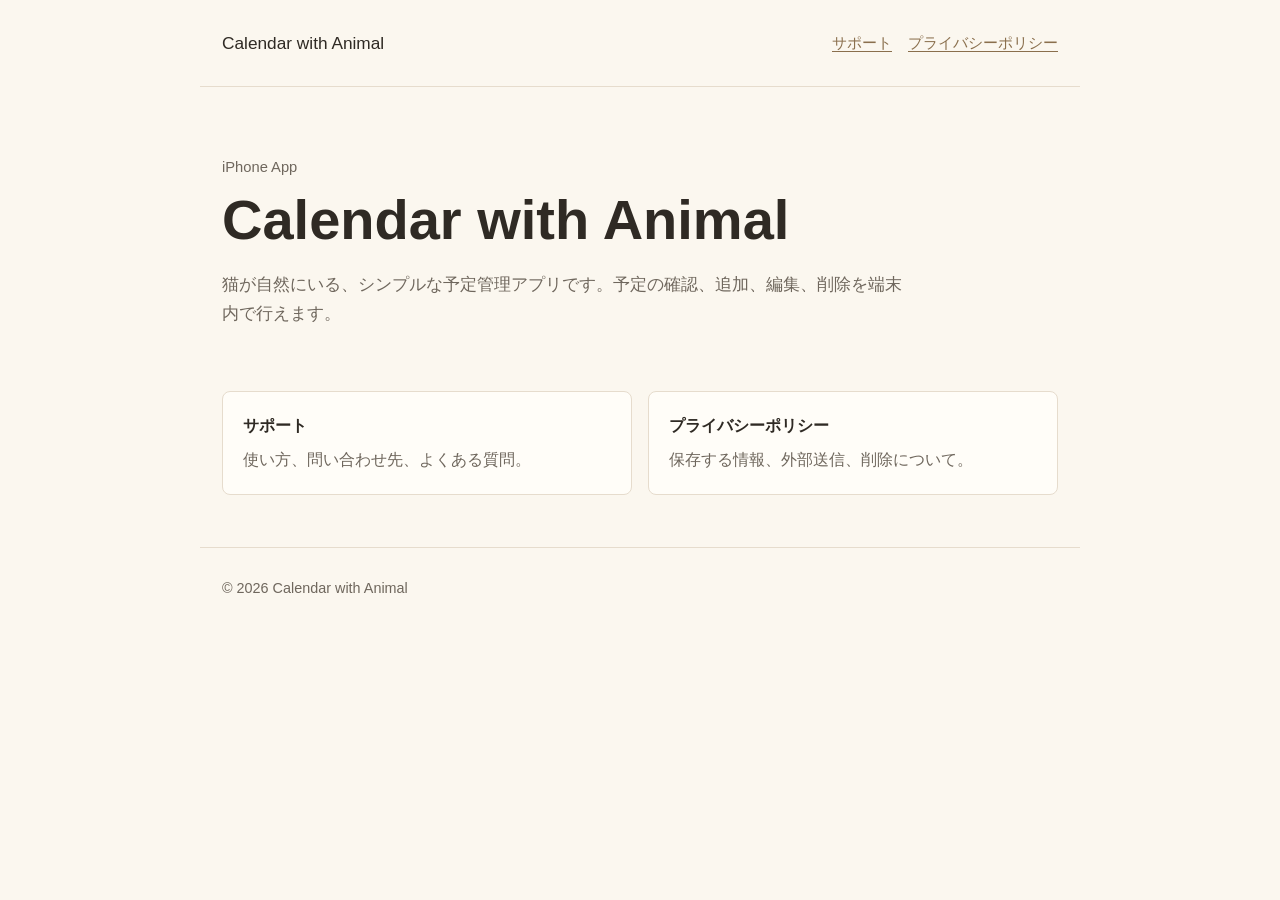
==== index.html @ 758876fd "Create Calendar with Animal support pages" ====
<!doctype html>
<html lang="ja">
<head>
  <meta charset="utf-8">
  <meta name="viewport" content="width=device-width, initial-scale=1">
  <title>Calendar with Animal</title>
  <meta name="description" content="Calendar with Animal のサポート情報とプライバシーポリシーです。">
  <link rel="stylesheet" href="assets/styles.css">
</head>
<body>
  <header class="site-header">
    <p class="brand">Calendar with Animal</p>
    <nav class="nav" aria-label="ページ">
      <a href="support/">サポート</a>
      <a href="privacy/">プライバシーポリシー</a>
    </nav>
  </header>

  <main class="page">
    <section class="hero">
      <p class="eyebrow">iPhone App</p>
      <h1>Calendar with Animal</h1>
      <p class="summary">猫が自然にいる、シンプルな予定管理アプリです。予定の確認、追加、編集、削除を端末内で行えます。</p>
    </section>

    <section class="grid" aria-label="主要リンク">
      <a class="link-card" href="support/">
        <strong>サポート</strong>
        <span>使い方、問い合わせ先、よくある質問。</span>
      </a>
      <a class="link-card" href="privacy/">
        <strong>プライバシーポリシー</strong>
        <span>保存する情報、外部送信、削除について。</span>
      </a>
    </section>
  </main>

  <footer class="site-footer">
    <p>&copy; 2026 Calendar with Animal</p>
  </footer>
</body>
</html>
---- assets/styles.css ----
:root {
  color-scheme: light;
  --paper: #fbf7ef;
  --surface: #fffdf8;
  --ink: #2f2a24;
  --muted: #6f675d;
  --line: #e6dccd;
  --accent: #8a6f4d;
  --accent-soft: #efe4d3;
  --shadow: rgba(91, 72, 50, 0.12);
}

* {
  box-sizing: border-box;
}

html {
  font-family: -apple-system, BlinkMacSystemFont, "Hiragino Sans", "Yu Gothic", sans-serif;
  background: var(--paper);
  color: var(--ink);
}

body {
  margin: 0;
  line-height: 1.75;
}

a {
  color: var(--accent);
  text-decoration-thickness: 0.08em;
  text-underline-offset: 0.2em;
}

.site-header,
.site-footer {
  max-width: 880px;
  margin: 0 auto;
  padding: 28px 22px;
}

.site-header {
  display: flex;
  align-items: center;
  justify-content: space-between;
  gap: 16px;
  border-bottom: 1px solid var(--line);
}

.brand {
  margin: 0;
  font-size: 1.08rem;
  letter-spacing: 0;
}

.nav {
  display: flex;
  gap: 16px;
  flex-wrap: wrap;
  font-size: 0.95rem;
}

.page {
  max-width: 880px;
  margin: 0 auto;
  padding: 34px 22px 52px;
}

.hero {
  padding: 34px 0 28px;
}

.eyebrow {
  margin: 0 0 8px;
  color: var(--muted);
  font-size: 0.92rem;
}

h1 {
  margin: 0;
  font-size: clamp(2rem, 6vw, 3.5rem);
  line-height: 1.12;
  letter-spacing: 0;
}

h2 {
  margin: 34px 0 10px;
  font-size: 1.35rem;
  line-height: 1.3;
  letter-spacing: 0;
}

h3 {
  margin: 24px 0 6px;
  font-size: 1.05rem;
  line-height: 1.35;
  letter-spacing: 0;
}

p {
  margin: 0 0 14px;
}

ul {
  margin: 0;
  padding-left: 1.25rem;
}

.summary {
  max-width: 680px;
  margin-top: 18px;
  color: var(--muted);
  font-size: 1.06rem;
}

.panel {
  background: var(--surface);
  border: 1px solid var(--line);
  border-radius: 8px;
  box-shadow: 0 12px 30px var(--shadow);
  padding: 22px;
}

.grid {
  display: grid;
  grid-template-columns: repeat(auto-fit, minmax(230px, 1fr));
  gap: 16px;
  margin-top: 20px;
}

.link-card {
  display: block;
  color: inherit;
  text-decoration: none;
  background: var(--surface);
  border: 1px solid var(--line);
  border-radius: 8px;
  padding: 20px;
}

.link-card strong {
  display: block;
  margin-bottom: 6px;
}

.link-card span {
  color: var(--muted);
}

.notice {
  background: var(--accent-soft);
  border: 1px solid var(--line);
  border-radius: 8px;
  padding: 16px 18px;
  color: var(--ink);
}

.meta {
  color: var(--muted);
  font-size: 0.92rem;
}

.site-footer {
  border-top: 1px solid var(--line);
  color: var(--muted);
  font-size: 0.9rem;
}

@media (max-width: 640px) {
  .site-header {
    align-items: flex-start;
    flex-direction: column;
  }

  .page {
    padding-top: 24px;
  }
}
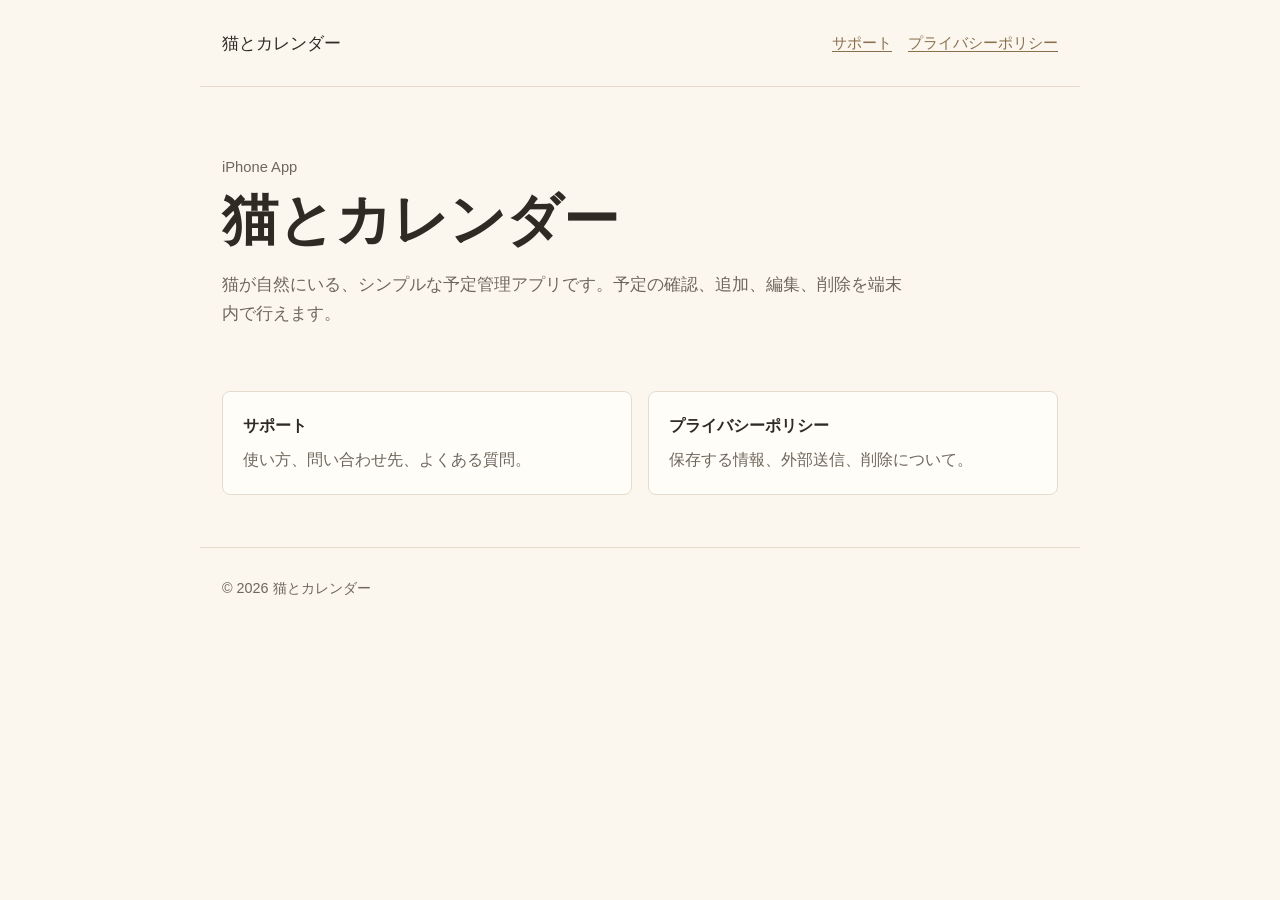
==== commit 006cc143: "Rename app to Neko to Calendar" ====
--- a/index.html
+++ b/index.html
@@ -3,13 +3,13 @@
 <head>
   <meta charset="utf-8">
   <meta name="viewport" content="width=device-width, initial-scale=1">
-  <title>Calendar with Animal</title>
-  <meta name="description" content="Calendar with Animal のサポート情報とプライバシーポリシーです。">
+  <title>猫とカレンダー</title>
+  <meta name="description" content="猫とカレンダーのサポート情報とプライバシーポリシーです。">
   <link rel="stylesheet" href="assets/styles.css">
 </head>
 <body>
   <header class="site-header">
-    <p class="brand">Calendar with Animal</p>
+    <p class="brand">猫とカレンダー</p>
     <nav class="nav" aria-label="ページ">
       <a href="support/">サポート</a>
       <a href="privacy/">プライバシーポリシー</a>
@@ -19,7 +19,7 @@
   <main class="page">
     <section class="hero">
       <p class="eyebrow">iPhone App</p>
-      <h1>Calendar with Animal</h1>
+      <h1>猫とカレンダー</h1>
       <p class="summary">猫が自然にいる、シンプルな予定管理アプリです。予定の確認、追加、編集、削除を端末内で行えます。</p>
     </section>
 
@@ -36,7 +36,7 @@
   </main>
 
   <footer class="site-footer">
-    <p>&copy; 2026 Calendar with Animal</p>
+    <p>&copy; 2026 猫とカレンダー</p>
   </footer>
 </body>
 </html>
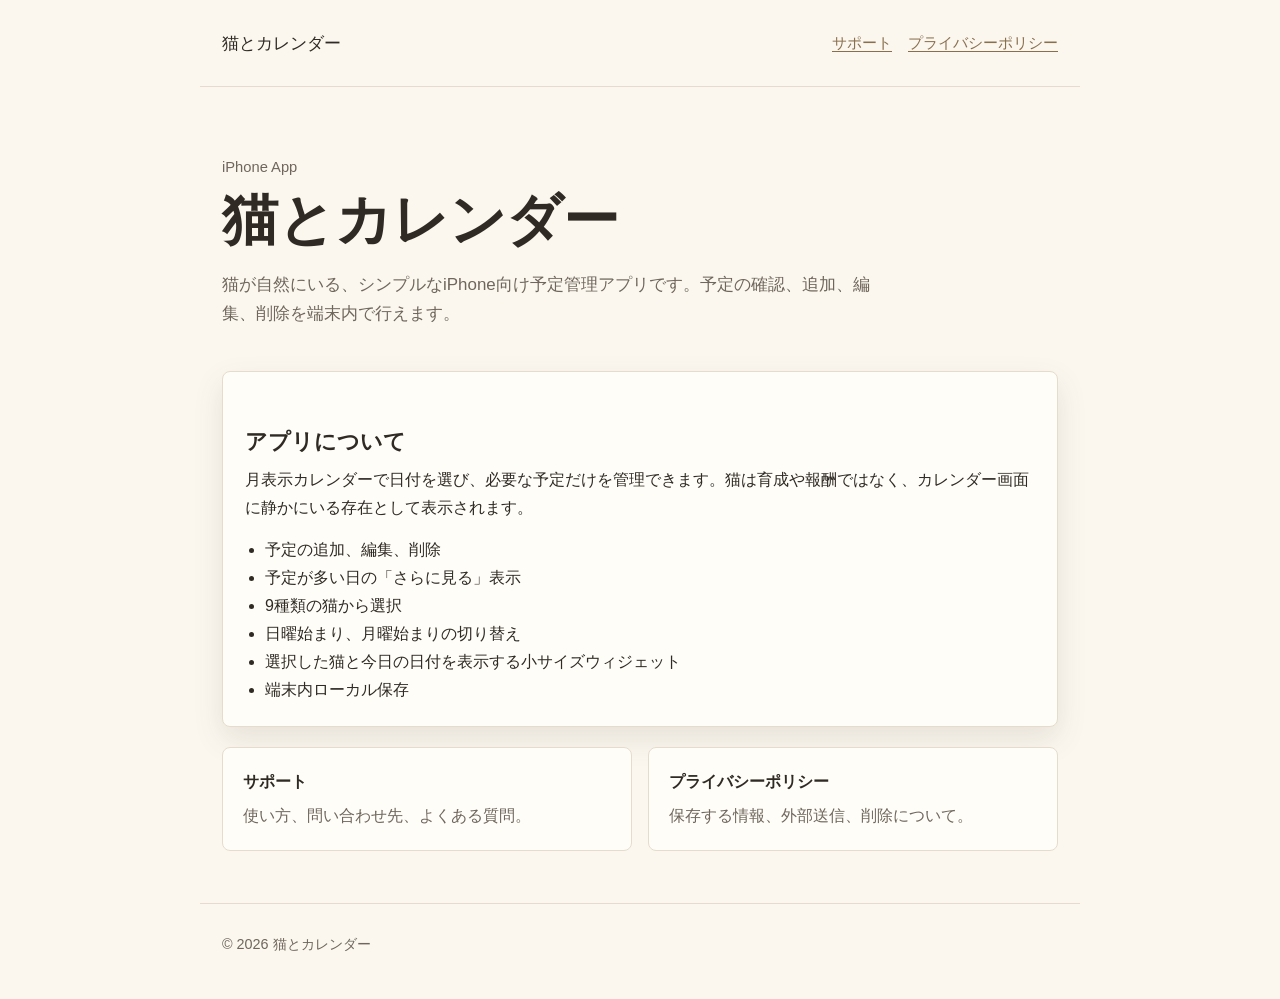
==== commit f8b3f609: "Update App Store pages for current app" ====
--- a/index.html
+++ b/index.html
@@ -4,7 +4,7 @@
   <meta charset="utf-8">
   <meta name="viewport" content="width=device-width, initial-scale=1">
   <title>猫とカレンダー</title>
-  <meta name="description" content="猫とカレンダーのサポート情報とプライバシーポリシーです。">
+  <meta name="description" content="猫とカレンダーのサポート情報、アプリ概要、プライバシーポリシーです。">
   <link rel="stylesheet" href="assets/styles.css">
 </head>
 <body>
@@ -20,7 +20,20 @@
     <section class="hero">
       <p class="eyebrow">iPhone App</p>
       <h1>猫とカレンダー</h1>
-      <p class="summary">猫が自然にいる、シンプルな予定管理アプリです。予定の確認、追加、編集、削除を端末内で行えます。</p>
+      <p class="summary">猫が自然にいる、シンプルなiPhone向け予定管理アプリです。予定の確認、追加、編集、削除を端末内で行えます。</p>
+    </section>
+
+    <section class="panel">
+      <h2>アプリについて</h2>
+      <p>月表示カレンダーで日付を選び、必要な予定だけを管理できます。猫は育成や報酬ではなく、カレンダー画面に静かにいる存在として表示されます。</p>
+      <ul>
+        <li>予定の追加、編集、削除</li>
+        <li>予定が多い日の「さらに見る」表示</li>
+        <li>9種類の猫から選択</li>
+        <li>日曜始まり、月曜始まりの切り替え</li>
+        <li>選択した猫と今日の日付を表示する小サイズウィジェット</li>
+        <li>端末内ローカル保存</li>
+      </ul>
     </section>
 
     <section class="grid" aria-label="主要リンク">
